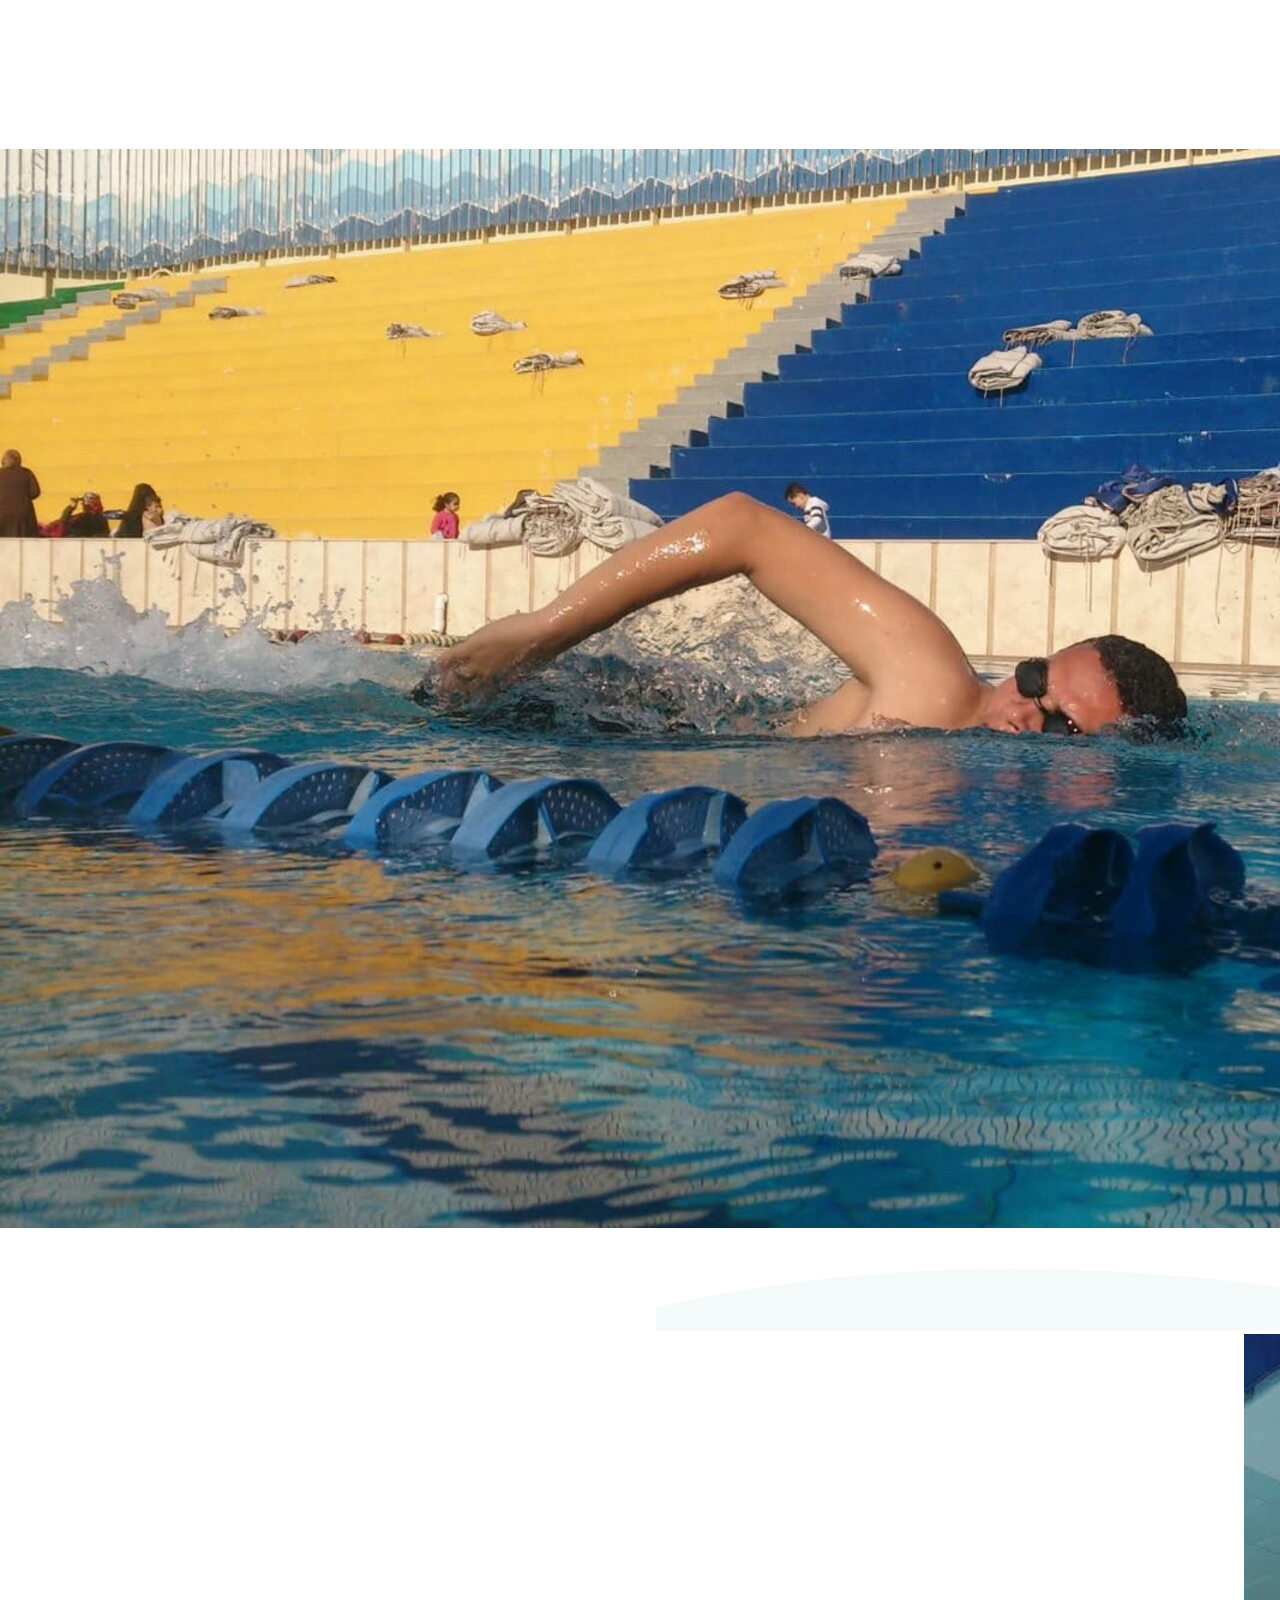
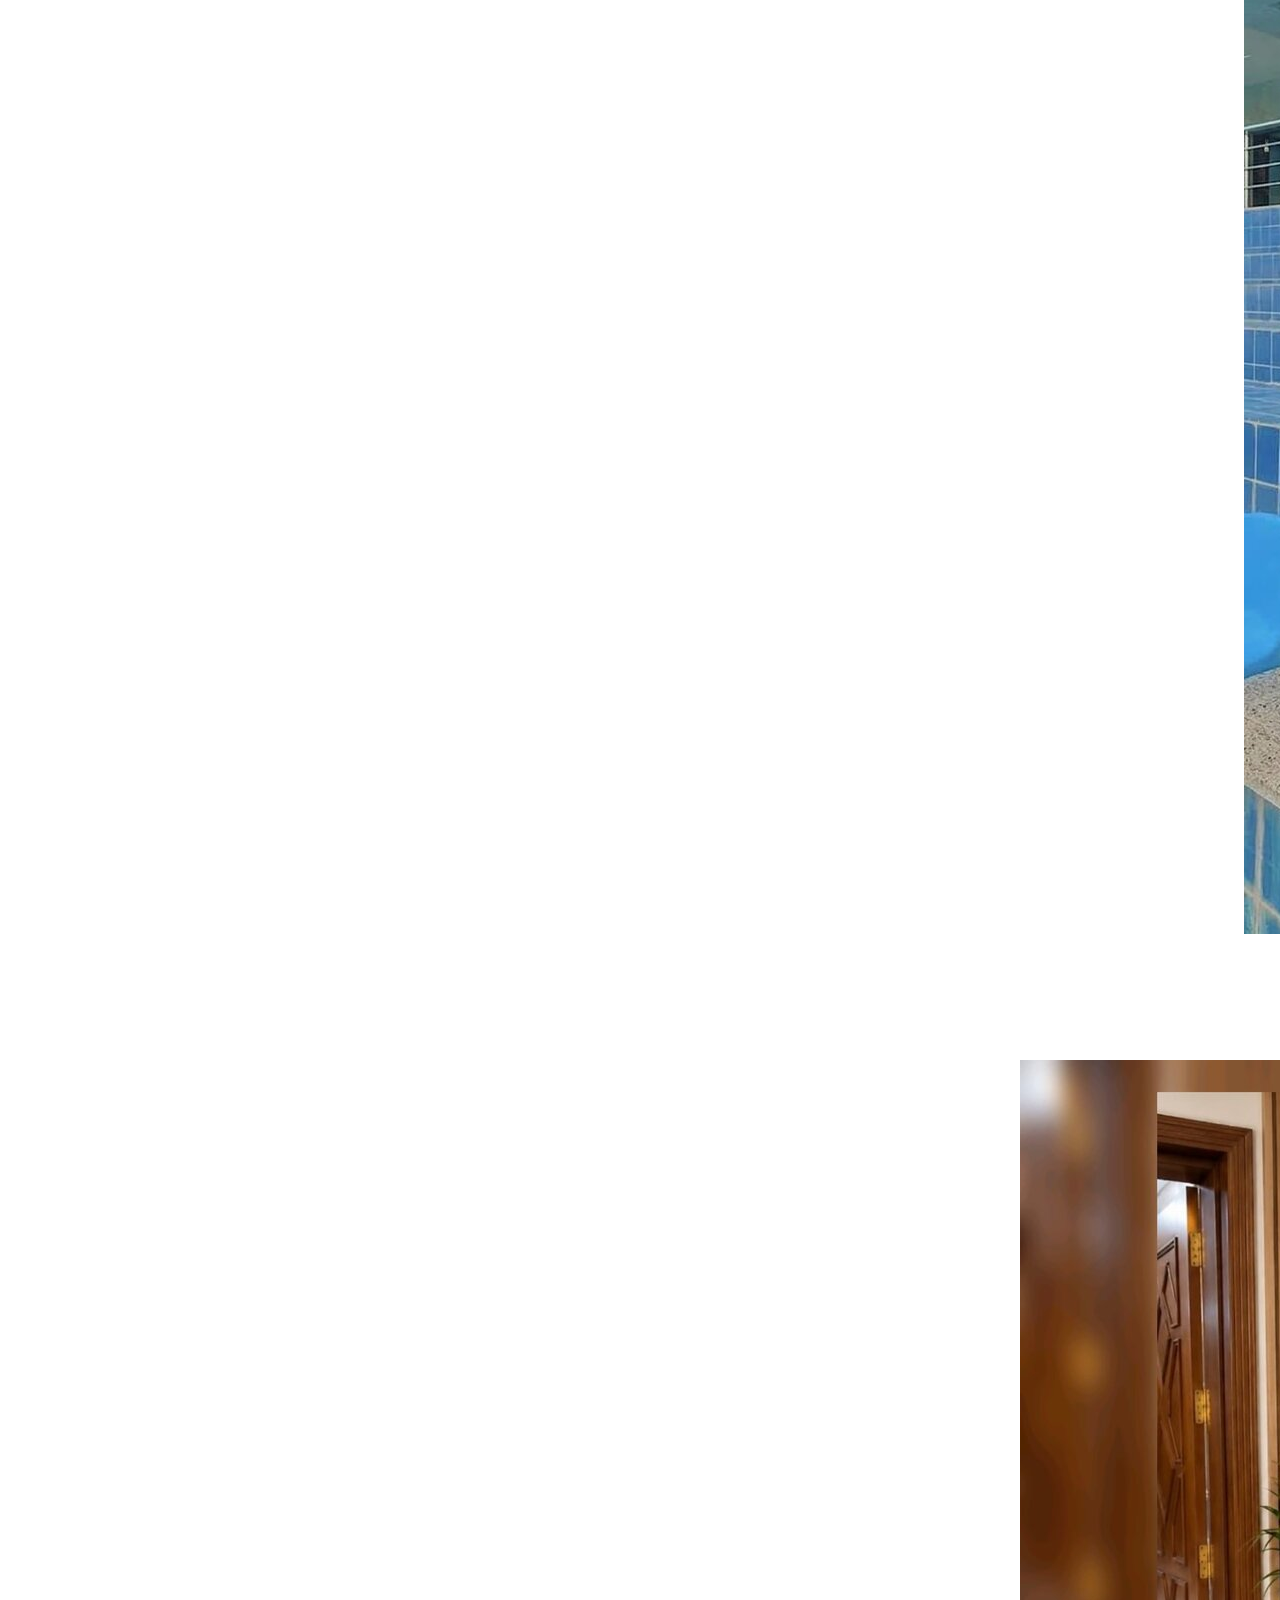
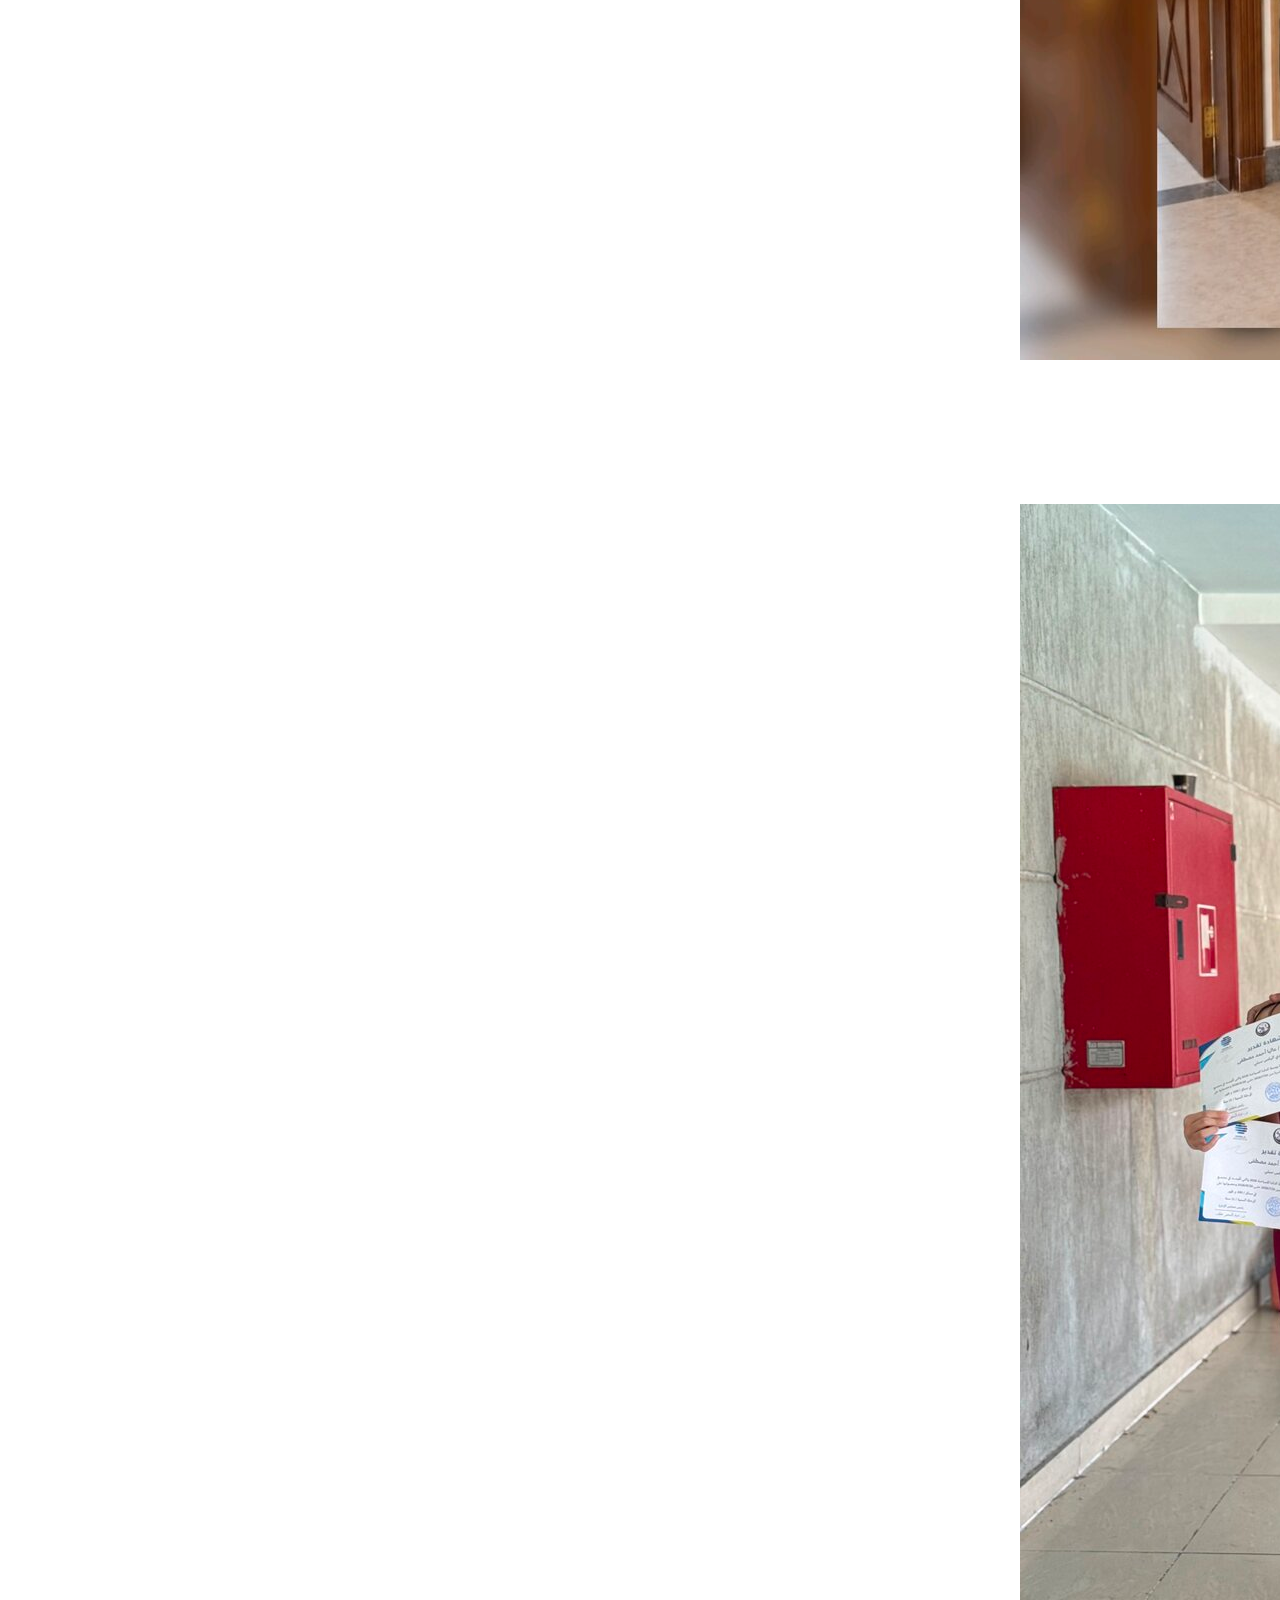
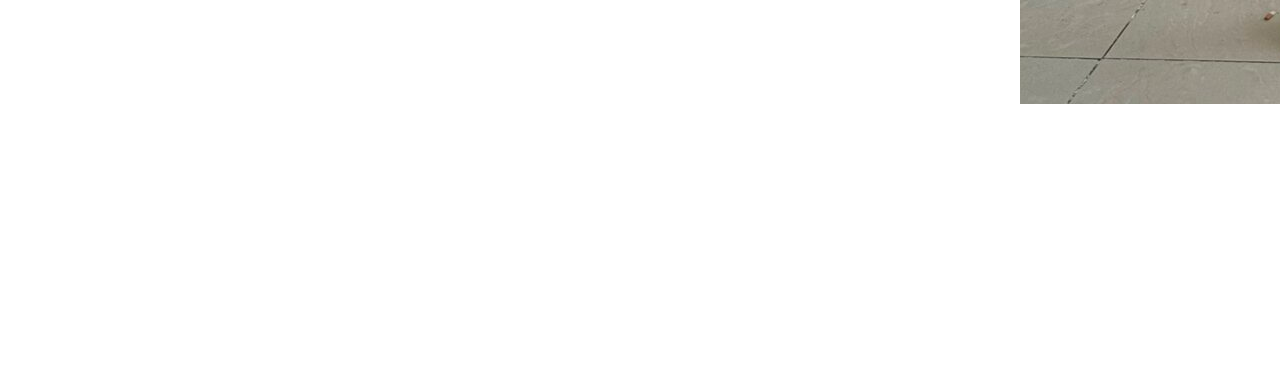
==== index.html @ 8e70921a "Add files via upload" ====
<!DOCTYPE html>
<html lang="ar" dir="rtl">
<head>
<meta charset="UTF-8">
<meta name="viewport" content="width=device-width, initial-scale=1.0">
<title>آدم إسماعيل | مدرب سباحة ومدرب إعداد بدني</title>
<meta name="description" content="آدم إسماعيل محمد علي — مدرب سباحة ومدرب إعداد بدني، ماجستير تربية رياضية، خبرة أكثر من 15 عامًا في تدريب السباحين وإعدادهم للمنافسات.">
<link rel="icon" href="data:image/svg+xml,<svg xmlns=%22http://www.w3.org/2000/svg%22 viewBox=%220 0 100 100%22><text y=%22.9em%22 font-size=%2290%22>🏊</text></svg>">
<link rel="stylesheet" href="css/style.css">
</head>
<body data-page-title="">

<header class="site-header" id="site-header"></header>

<main>

  <!-- HERO -->
  <section class="hero">
    <div class="hero-inner">
      <div class="hero-copy">
        <span class="hero-eyebrow" data-i18n="hero.eyebrow">مدرب سباحة معتمد</span>
        <h1 data-i18n="hero.title">صناعة البطل تبدأ من التدريب الصحيح</h1>
        <p class="subtitle" data-i18n="hero.subtitle">آدم إسماعيل محمد علي — مدرب سباحة ومدرب إعداد بدني</p>
        <div class="hero-actions">
          <a href="experience.html" class="btn btn-primary" data-i18n="hero.ctaPrimary">اكتشف خبراتي</a>
          <a href="gallery.html" class="btn btn-ghost" data-i18n="hero.ctaSecondary">شاهد إنجازاتي</a>
        </div>
      </div>
      <div class="hero-media">
        <div class="hero-media-main">
          <img src="hero-swimmer-action.jpg" alt="سباح أثناء التدريب">
        </div>
        <div class="hero-media-tag" id="heroMediaTag">
          <span class="dot"></span>
          <span id="heroMediaTagText">15+ عامًا من الخبرة</span>
        </div>
      </div>
    </div>
    <div class="wave-divider">
      <svg viewBox="0 0 1440 90" preserveAspectRatio="none"><path fill="#F4F9FA" d="M0,64 C240,10 480,10 720,42 C960,74 1200,74 1440,32 L1440,90 L0,90 Z"></path></svg>
    </div>
  </section>

  <!-- STATS -->
  <section class="stats-bar">
    <div class="container">
      <div class="stats-grid" id="statsGrid"></div>
    </div>
  </section>

  <!-- VISION -->
  <section class="section section-sand">
    <div class="container">
      <div class="vision-layout">
        <div class="vision-image">
          <img src="hero-coach-swimmer.jpg" alt="المدرب مع أحد السباحين">
        </div>
        <div>
          <span class="eyebrow" data-i18n="vision.title">رؤية المدرب</span>
          <h2 class="section-title" data-i18n="vision.title">رؤية المدرب</h2>
          <p class="vision-statement" data-i18n="vision.statement">بناء منظومة تدريبية متكاملة...</p>
          <div class="vision-cards" id="visionCards"></div>
        </div>
      </div>
    </div>
  </section>

  <!-- ABOUT TEASER -->
  <section class="section section-white">
    <div class="container">
      <div class="teaser">
        <div class="teaser-media">
          <img src="adam-profile.jpg" alt="آدم إسماعيل">
        </div>
        <div class="teaser-text">
          <span class="eyebrow" data-i18n="homeSections.aboutTeaser.eyebrow">تعرف عليّ</span>
          <h2 data-i18n="homeSections.aboutTeaser.title">مدرب سباحة بخبرة أكاديمية وميدانية</h2>
          <p data-i18n="homeSections.aboutTeaser.text">نبذة</p>
          <a href="about.html" class="btn btn-dark" data-i18n="homeSections.aboutTeaser.cta">المعلومات الأساسية</a>
        </div>
      </div>
    </div>
  </section>

  <!-- GALLERY TEASER -->
  <section class="section section-sand">
    <div class="container">
      <div class="teaser reverse">
        <div class="teaser-media">
          <img src="gallery-05.jpg" alt="سباحون">
        </div>
        <div class="teaser-text">
          <span class="eyebrow" data-i18n="homeSections.galleryTeaser.eyebrow">لحظات من الملعب</span>
          <h2 data-i18n="homeSections.galleryTeaser.title">سباحون صنعوا الفارق</h2>
          <p data-i18n="homeSections.galleryTeaser.text">نبذة</p>
          <a href="gallery.html" class="btn btn-dark" data-i18n="homeSections.galleryTeaser.cta">مشاهدة المعرض</a>
        </div>
      </div>
    </div>
  </section>

  <!-- CONTACT -->
  <section class="section section-navy">
    <div class="container">
      <div class="section-head center">
        <span class="eyebrow" data-i18n="contact.title">تواصل معي</span>
        <h2 class="section-title" data-i18n="contact.title">تواصل معي</h2>
        <p class="section-sub" data-i18n="contact.subtitle">نبذة</p>
      </div>
      <div class="contact-grid" id="contactGrid"></div>
    </div>
  </section>

</main>

<footer class="site-footer" id="site-footer"></footer>

<script src="js/translations.js"></script>
<script src="js/main.js"></script>
<script>
function renderPageContent(lang){
  const stats = SITE_DATA.stats[lang];
  document.getElementById('heroMediaTagText').textContent = stats[0].number + ' ' + stats[0].label;
  document.getElementById('statsGrid').innerHTML = stats.map(s =>
    `<div class="stat-item"><div class="stat-number">${s.number}</div><div class="stat-label">${s.label}</div></div>`
  ).join('');

  const vision = SITE_DATA.vision[lang];
  document.getElementById('visionCards').innerHTML = vision.cards.map((c,i) =>
    `<div class="vision-card"><span class="num">0${i+1}</span><h3>${c.title}</h3><p>${c.text}</p></div>`
  ).join('');

  const c = SITE_DATA.contact[lang];
  const items = [
    { icon:'💬', label:c.whatsapp, value:c.whatsappValue, href:`https://wa.me/${c.whatsappValue.replace('+','')}` },
    { icon:'📞', label:c.phone, value:c.phoneValue, href:`tel:${c.phoneValue}` },
    { icon:'✉️', label:c.email, value:c.emailValue, href:`mailto:${c.emailValue}` },
  ];
  if (c.facebookUrl) items.push({ icon:'📘', label:c.facebook, value: (lang==='ar'?'صفحة الفيسبوك':'Facebook Page'), href:c.facebookUrl });
  if (c.instagramUrl) items.push({ icon:'📷', label:c.instagram, value: (lang==='ar'?'صفحة الإنستغرام':'Instagram Page'), href:c.instagramUrl });
  if (c.youtubeUrl) items.push({ icon:'▶️', label:c.youtube, value: (lang==='ar'?'قناة اليوتيوب':'YouTube Channel'), href:c.youtubeUrl });
  document.getElementById('contactGrid').innerHTML = items.map(it => {
    const isNumeric = /^[0-9+@.a-zA-Z_/ -]+$/.test(it.value.trim());
    return `<a class="contact-card" href="${it.href}" target="_blank" rel="noopener">
       <span class="contact-icon">${it.icon}</span>
       <span><span class="label" style="display:block;">${it.label}</span><span class="value${isNumeric ? ' ltr-num' : ''}">${it.value}</span></span>
     </a>`;
  }).join('');
}
window.renderPageContent = renderPageContent;
</script>
</body>
</html>
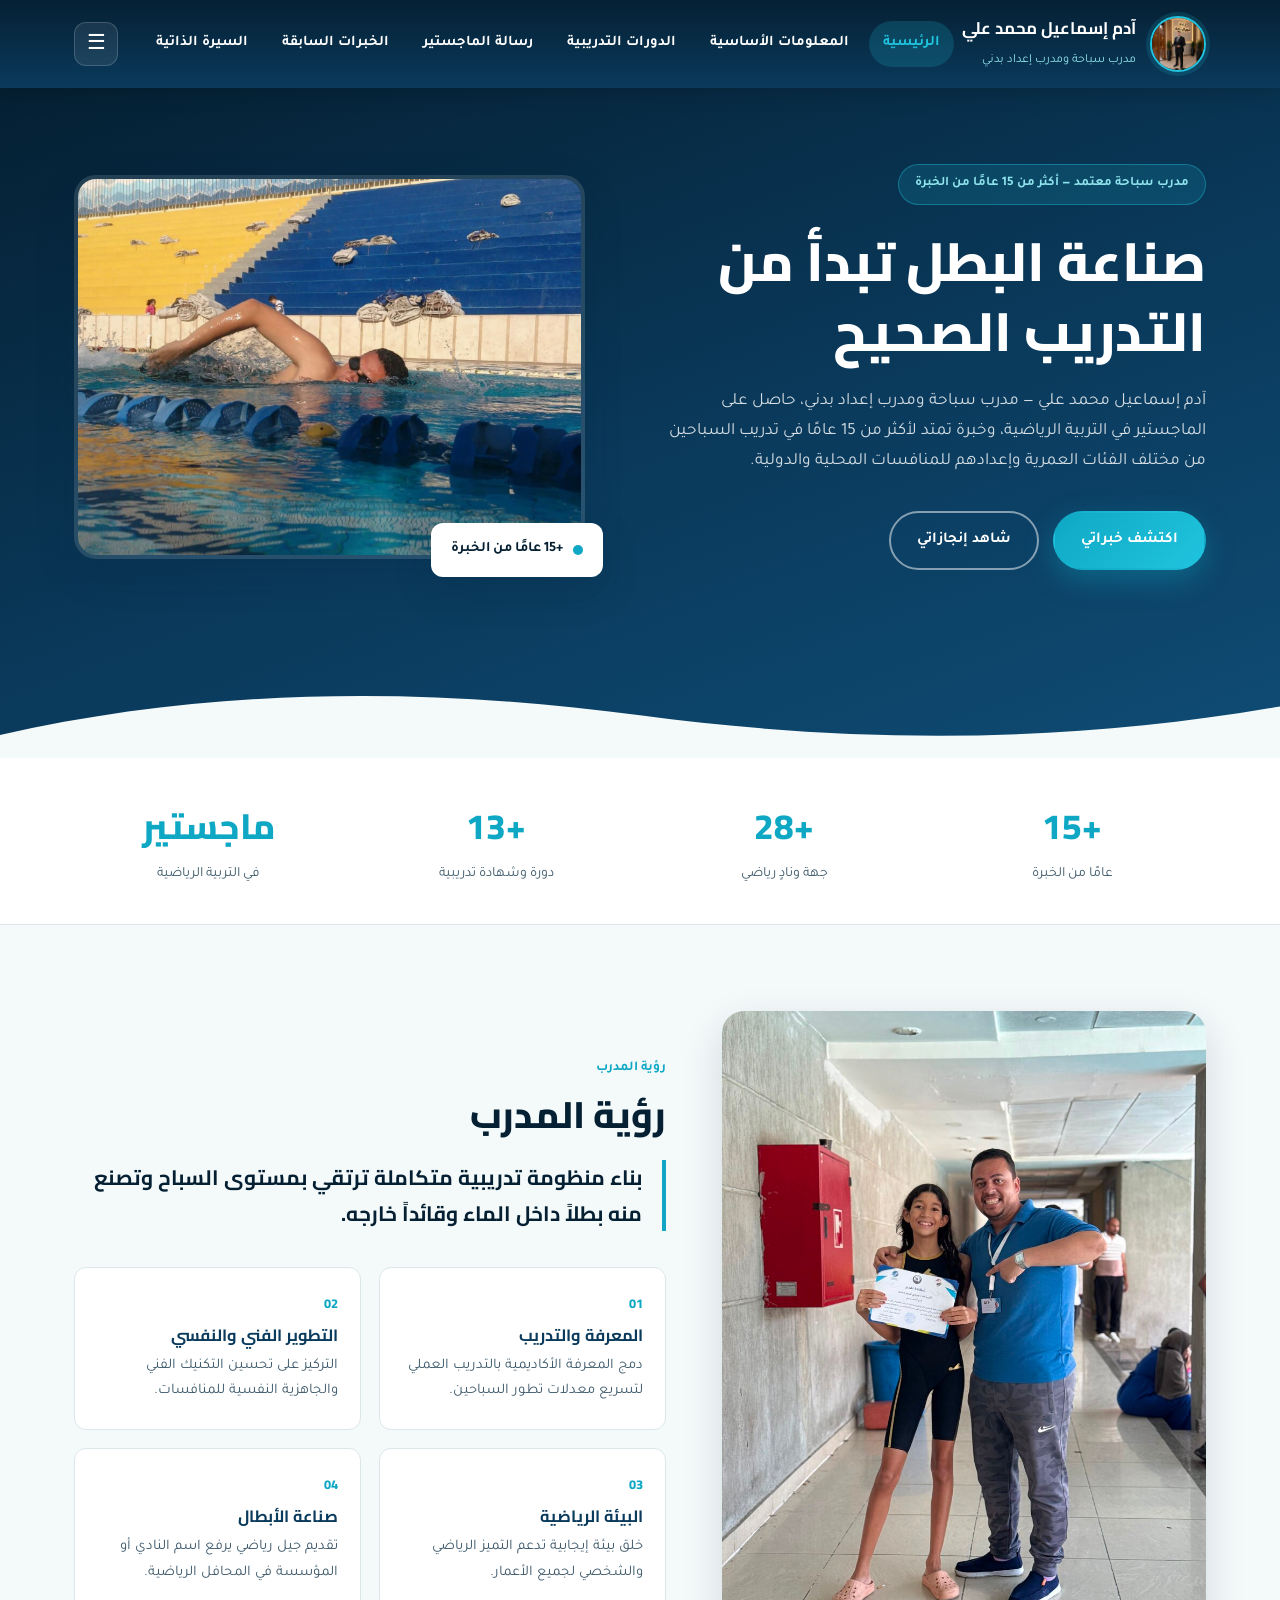
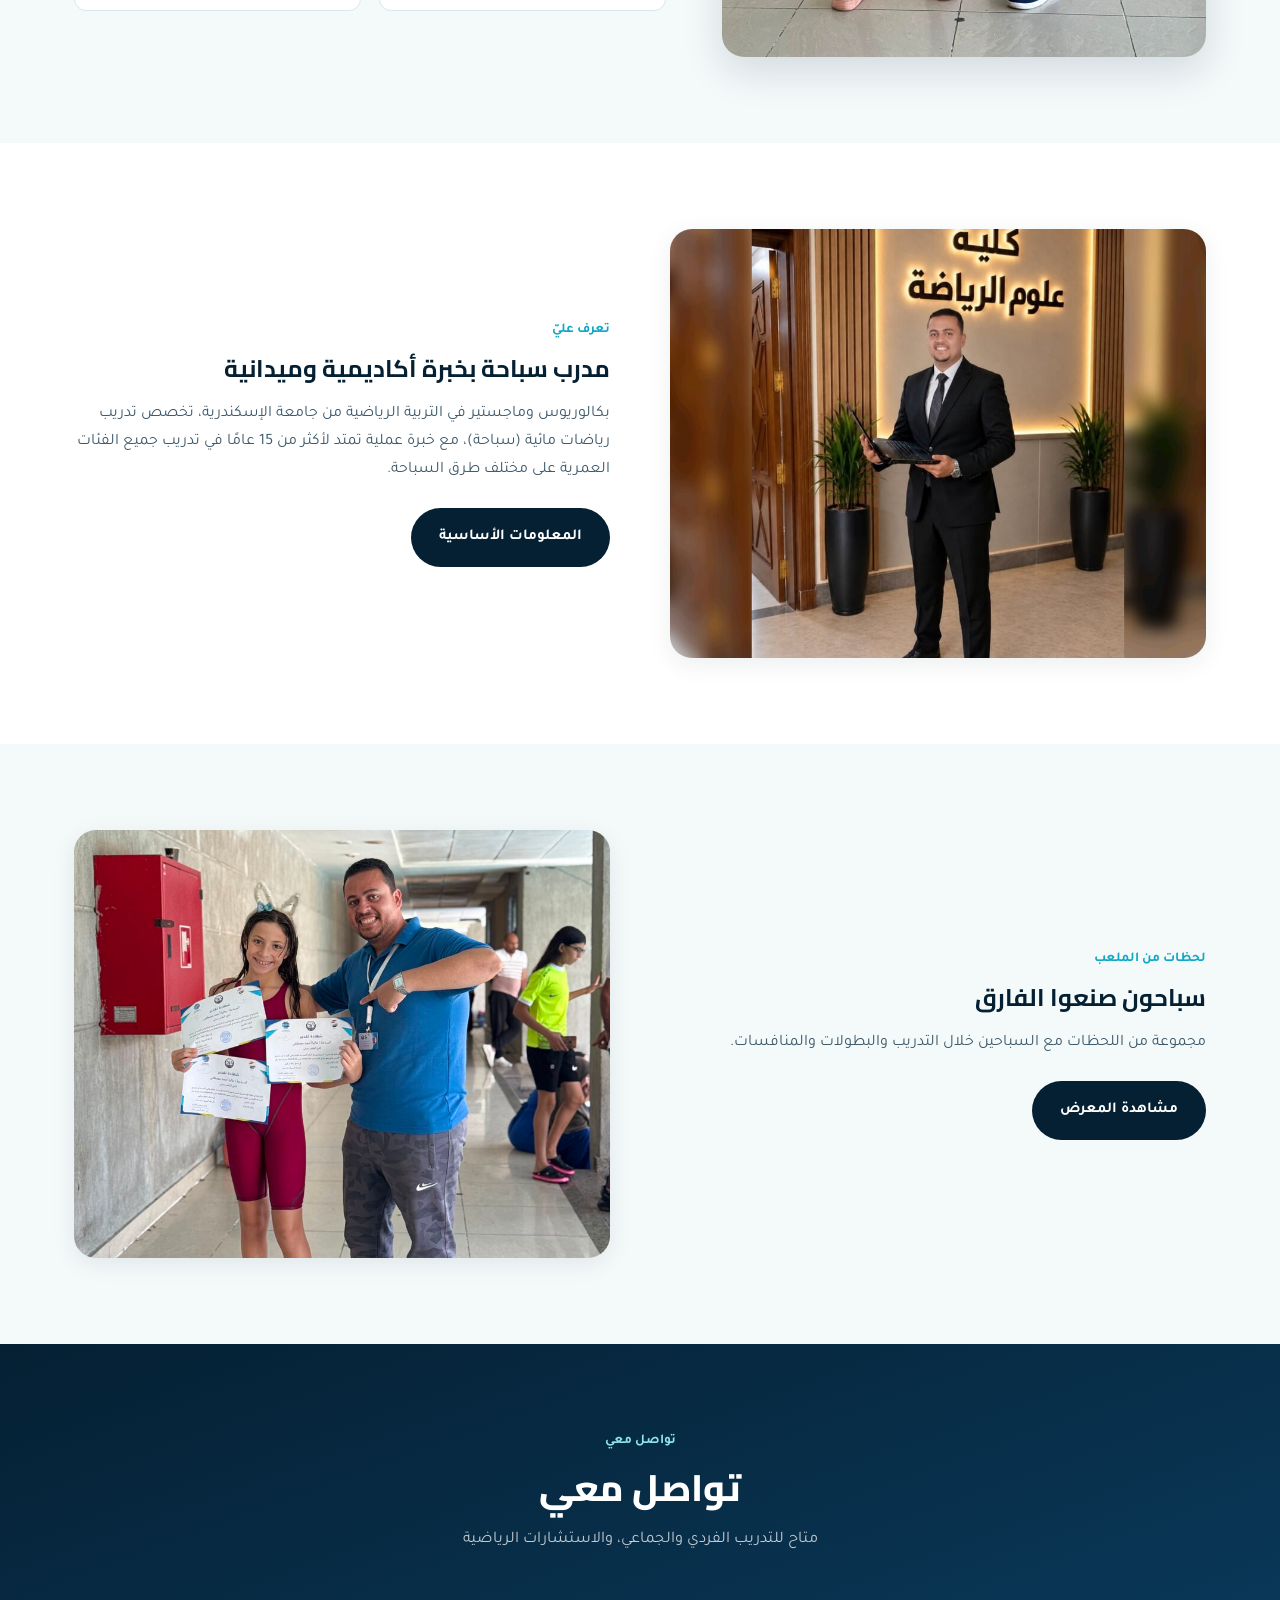
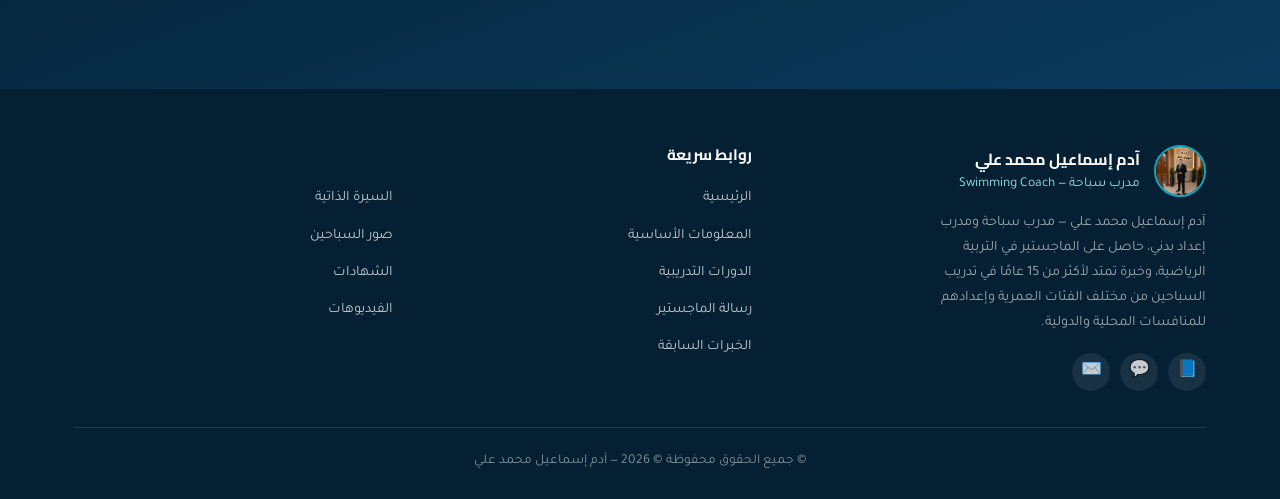
==== commit 8fb7130e: "Add files via upload" ====
--- a/index.html
+++ b/index.html
@@ -131,14 +131,15 @@
   ).join('');
 
   const c = SITE_DATA.contact[lang];
+  const c2 = SITE_DATA.common[lang];
   const items = [
     { icon:'💬', label:c.whatsapp, value:c.whatsappValue, href:`https://wa.me/${c.whatsappValue.replace('+','')}` },
     { icon:'📞', label:c.phone, value:c.phoneValue, href:`tel:${c.phoneValue}` },
     { icon:'✉️', label:c.email, value:c.emailValue, href:`mailto:${c.emailValue}` },
   ];
-  if (c.facebookUrl) items.push({ icon:'📘', label:c.facebook, value: (lang==='ar'?'صفحة الفيسبوك':'Facebook Page'), href:c.facebookUrl });
-  if (c.instagramUrl) items.push({ icon:'📷', label:c.instagram, value: (lang==='ar'?'صفحة الإنستغرام':'Instagram Page'), href:c.instagramUrl });
-  if (c.youtubeUrl) items.push({ icon:'▶️', label:c.youtube, value: (lang==='ar'?'قناة اليوتيوب':'YouTube Channel'), href:c.youtubeUrl });
+  if (c.facebookUrl) items.push({ icon:'📘', label:c.facebook, value: c2.facebookPage, href:c.facebookUrl });
+  if (c.instagramUrl) items.push({ icon:'📷', label:c.instagram, value: c2.instagramPage, href:c.instagramUrl });
+  if (c.youtubeUrl) items.push({ icon:'▶️', label:c.youtube, value: c2.youtubeChannel, href:c.youtubeUrl });
   document.getElementById('contactGrid').innerHTML = items.map(it => {
     const isNumeric = /^[0-9+@.a-zA-Z_/ -]+$/.test(it.value.trim());
     return `<a class="contact-card" href="${it.href}" target="_blank" rel="noopener">
--- a/css/style.css
+++ b/css/style.css
@@ -0,0 +1,810 @@
+/* =====================================================================
+   Adam Ismail — Swimming Coach Portfolio
+   Design tokens: deep navy + aqua/cyan + warm sand, wave-inspired dividers
+   ===================================================================== */
+
+/* ---------- Fonts ---------- */
+@import url('https://fonts.googleapis.com/css2?family=Cairo:wght@400;600;700;800&family=Tajawal:wght@300;400;500;700&family=Poppins:wght@500;600;700;800&family=Inter:wght@400;500;600&display=swap');
+
+/* ---------- Tokens ---------- */
+:root{
+  --navy-deep:#052033;
+  --navy:#0A3A5C;
+  --navy-soft:#0F4C75;
+  --aqua:#0FA8C4;
+  --aqua-bright:#20C4DE;
+  --cyan-light:#8FE3EC;
+  --sand:#F4F9FA;
+  --sand-deep:#E7F1F3;
+  --white:#FFFFFF;
+  --ink:#0B2436;
+  --ink-soft:#3E5A6B;
+  --gold:#C8A24C;
+  --line:#DCE7EA;
+
+  --radius-sm:6px;
+  --radius-md:12px;
+  --radius-lg:22px;
+
+  --shadow-1:0 6px 24px rgba(6,36,54,.08);
+  --shadow-2:0 14px 40px rgba(6,36,54,.14);
+
+  --container:1180px;
+  --header-h:88px;
+}
+
+html[lang="ar"]{
+  --font-head:'Cairo', 'Tajawal', sans-serif;
+  --font-body:'Tajawal', 'Cairo', sans-serif;
+}
+html[lang="en"]{
+  --font-head:'Poppins', 'Inter', sans-serif;
+  --font-body:'Inter', 'Poppins', sans-serif;
+}
+
+*{box-sizing:border-box;}
+html{scroll-behavior:smooth;}
+body{
+  margin:0;
+  background:var(--sand);
+  color:var(--ink);
+  font-family:var(--font-body);
+  font-size:16px;
+  line-height:1.75;
+  -webkit-font-smoothing:antialiased;
+}
+img{max-width:100%; display:block;}
+a{color:inherit; text-decoration:none;}
+ul{margin:0; padding:0; list-style:none;}
+h1,h2,h3,h4{font-family:var(--font-head); margin:0; color:var(--navy-deep); line-height:1.3;}
+p{margin:0;}
+button{font-family:inherit; cursor:pointer;}
+
+.container{
+  max-width:var(--container);
+  margin:0 auto;
+  padding:0 24px;
+}
+
+@media (prefers-reduced-motion: reduce){
+  *{animation-duration:.001ms !important; transition-duration:.001ms !important;}
+}
+
+/* ---------- Focus states ---------- */
+a:focus-visible, button:focus-visible, input:focus-visible{
+  outline:3px solid var(--aqua-bright);
+  outline-offset:2px;
+}
+
+/* ================= HEADER ================= */
+.site-header{
+  position:sticky; top:0; z-index:200;
+  background:linear-gradient(180deg, var(--navy-deep), var(--navy));
+  color:var(--white);
+  box-shadow:0 4px 20px rgba(0,0,0,.18);
+}
+.header-inner{
+  display:flex;
+  align-items:center;
+  justify-content:space-between;
+  gap:24px;
+  padding:14px 24px;
+  max-width:var(--container);
+  margin:0 auto;
+}
+.brand{
+  display:flex;
+  align-items:center;
+  gap:14px;
+  min-width:0;
+}
+.brand-photo{
+  width:56px; height:56px;
+  border-radius:50%;
+  overflow:hidden;
+  border:2.5px solid var(--aqua-bright);
+  flex:none;
+  box-shadow:0 0 0 4px rgba(32,196,222,.15);
+}
+.brand-photo img{width:100%; height:100%; object-fit:cover;}
+.brand-text{min-width:0;}
+.brand-name{font-family:var(--font-head); font-weight:700; font-size:1.05rem; white-space:nowrap;}
+.brand-role{font-size:.78rem; color:var(--cyan-light); white-space:nowrap; overflow:hidden; text-overflow:ellipsis;}
+
+.main-nav{
+  display:flex;
+  align-items:center;
+  gap:6px;
+  flex-wrap:nowrap;
+}
+.main-nav a{
+  padding:10px 14px;
+  border-radius:999px;
+  font-size:.92rem;
+  font-weight:600;
+  white-space:nowrap;
+  transition:background .2s, color .2s;
+}
+.main-nav a:hover, .main-nav a.active{
+  background:rgba(32,196,222,.18);
+  color:var(--aqua-bright);
+}
+
+.menu-toggle{
+  background:rgba(255,255,255,.08);
+  border:1px solid rgba(255,255,255,.18);
+  color:var(--white);
+  width:44px; height:44px;
+  border-radius:12px;
+  display:flex; align-items:center; justify-content:center;
+  flex:none;
+  font-size:1.3rem;
+  position:relative;
+}
+.menu-toggle:hover{background:rgba(255,255,255,.16);}
+
+.dropdown-panel{
+  position:absolute;
+  top:calc(100% + 10px);
+  inset-inline-end:24px;
+  background:var(--white);
+  color:var(--ink);
+  border-radius:var(--radius-md);
+  box-shadow:var(--shadow-2);
+  min-width:250px;
+  padding:10px;
+  opacity:0;
+  transform:translateY(-8px);
+  pointer-events:none;
+  transition:opacity .2s ease, transform .2s ease;
+  z-index:300;
+}
+.dropdown-panel.open{
+  opacity:1;
+  transform:translateY(0);
+  pointer-events:auto;
+}
+.dropdown-panel a{
+  display:flex;
+  align-items:center;
+  gap:10px;
+  padding:12px 14px;
+  border-radius:var(--radius-sm);
+  font-weight:600;
+  font-size:.95rem;
+  color:var(--navy-deep);
+}
+.dropdown-panel a:hover{background:var(--sand-deep); color:var(--aqua);}
+.dropdown-divider{height:1px; background:var(--line); margin:8px 6px;}
+
+.mobile-nav-toggle{display:none;}
+
+/* Mobile nav drawer */
+.mobile-drawer{
+  position:fixed; inset:0;
+  background:rgba(5,32,51,.55);
+  z-index:400;
+  opacity:0; pointer-events:none;
+  transition:opacity .25s ease;
+}
+.mobile-drawer.open{opacity:1; pointer-events:auto;}
+.mobile-drawer-panel{
+  position:absolute; top:0; inset-inline-end:0;
+  width:min(320px, 86vw); height:100%;
+  background:var(--navy-deep);
+  padding:24px;
+  transform:translateX(100%);
+  transition:transform .3s ease;
+  overflow-y:auto;
+}
+html[dir="rtl"] .mobile-drawer-panel{transform:translateX(-100%);}
+.mobile-drawer.open .mobile-drawer-panel{transform:translateX(0);}
+.mobile-drawer-close{
+  color:var(--white); background:none; border:none; font-size:1.6rem;
+  float:inline-end; margin-bottom:10px;
+}
+.mobile-drawer a{
+  display:block; color:var(--white); padding:13px 6px;
+  border-bottom:1px solid rgba(255,255,255,.08);
+  font-weight:600;
+}
+.mobile-drawer .section-label{
+  color:var(--cyan-light); font-size:.75rem; text-transform:uppercase;
+  letter-spacing:.06em; margin:18px 0 6px; padding:0 6px;
+}
+
+/* ================= BUTTONS ================= */
+.btn{
+  display:inline-flex; align-items:center; gap:8px;
+  padding:14px 26px;
+  border-radius:999px;
+  font-weight:700;
+  font-size:.95rem;
+  border:2px solid transparent;
+  transition:transform .2s ease, box-shadow .2s ease, background .2s ease;
+}
+.btn-primary{
+  background:linear-gradient(135deg, var(--aqua), var(--aqua-bright));
+  color:var(--white);
+  box-shadow:0 10px 28px rgba(15,168,196,.35);
+}
+.btn-primary:hover{transform:translateY(-2px); box-shadow:0 14px 32px rgba(15,168,196,.45);}
+.btn-ghost{
+  background:transparent;
+  border-color:rgba(255,255,255,.5);
+  color:var(--white);
+}
+.btn-ghost:hover{background:rgba(255,255,255,.12); border-color:var(--white);}
+.btn-dark{
+  background:var(--navy-deep);
+  color:var(--white);
+}
+.btn-dark:hover{transform:translateY(-2px); box-shadow:var(--shadow-2);}
+
+/* ================= HERO ================= */
+.hero{
+  position:relative;
+  background:linear-gradient(160deg, var(--navy-deep) 0%, var(--navy) 55%, var(--navy-soft) 100%);
+  color:var(--white);
+  overflow:hidden;
+}
+.hero-inner{
+  max-width:var(--container);
+  margin:0 auto;
+  padding:76px 24px 110px;
+  display:grid;
+  grid-template-columns:1.05fr .95fr;
+  gap:56px;
+  align-items:center;
+}
+.hero-eyebrow{
+  display:inline-flex; align-items:center; gap:8px;
+  background:rgba(32,196,222,.15);
+  border:1px solid rgba(32,196,222,.4);
+  color:var(--cyan-light);
+  padding:8px 16px;
+  border-radius:999px;
+  font-size:.82rem;
+  font-weight:600;
+  margin-bottom:22px;
+}
+.hero h1{
+  font-size:clamp(2.1rem, 4.2vw, 3.4rem);
+  font-weight:800;
+  color:var(--white);
+  margin-bottom:20px;
+}
+.hero p.subtitle{
+  color:rgba(255,255,255,.82);
+  font-size:1.08rem;
+  max-width:54ch;
+  margin-bottom:34px;
+}
+.hero-actions{display:flex; gap:14px; flex-wrap:wrap;}
+
+.hero-media{
+  position:relative;
+  display:grid;
+  gap:16px;
+}
+.hero-media-main{
+  border-radius:var(--radius-lg);
+  overflow:hidden;
+  border:4px solid rgba(255,255,255,.12);
+  box-shadow:var(--shadow-2);
+  aspect-ratio:4/3;
+}
+.hero-media-main img{width:100%; height:100%; object-fit:cover;}
+.hero-media-tag{
+  position:absolute;
+  bottom:-18px;
+  inset-inline-start:-18px;
+  background:var(--white);
+  color:var(--navy-deep);
+  padding:14px 20px;
+  border-radius:var(--radius-md);
+  box-shadow:var(--shadow-2);
+  font-weight:700;
+  font-size:.9rem;
+  display:flex; align-items:center; gap:10px;
+}
+.hero-media-tag .dot{width:10px; height:10px; border-radius:50%; background:var(--aqua); flex:none;}
+
+.wave-divider{
+  display:block;
+  width:100%;
+  line-height:0;
+  margin-top:-2px;
+}
+.wave-divider svg{width:100%; height:auto; display:block;}
+
+/* ================= STATS BAR ================= */
+.stats-bar{
+  background:var(--white);
+  border-bottom:1px solid var(--line);
+}
+.stats-grid{
+  display:grid;
+  grid-template-columns:repeat(4, 1fr);
+  gap:20px;
+  padding:38px 0;
+}
+.stat-item{text-align:center;}
+.stat-number{
+  font-family:var(--font-head);
+  font-weight:800;
+  font-size:clamp(1.5rem, 3vw, 2.2rem);
+  color:var(--aqua);
+}
+.stat-label{color:var(--ink-soft); font-size:.88rem; margin-top:4px;}
+
+/* ================= SECTION GENERIC ================= */
+.section{padding:86px 0;}
+.section-sand{background:var(--sand);}
+.section-white{background:var(--white);}
+.section-navy{background:linear-gradient(160deg, var(--navy-deep), var(--navy)); color:var(--white);}
+
+.section-head{
+  max-width:680px;
+  margin-bottom:48px;
+}
+.section-head.center{margin-inline:auto; text-align:center;}
+.eyebrow{
+  color:var(--aqua);
+  font-weight:700;
+  font-size:.85rem;
+  margin-bottom:10px;
+  display:block;
+}
+.section-navy .eyebrow{color:var(--cyan-light);}
+.section-title{font-size:clamp(1.6rem, 3vw, 2.3rem); font-weight:800;}
+.section-navy .section-title{color:var(--white);}
+.section-sub{color:var(--ink-soft); margin-top:14px; font-size:1.02rem;}
+.section-navy .section-sub{color:rgba(255,255,255,.75);}
+
+/* Page header (inner pages) */
+.page-header{
+  background:linear-gradient(160deg, var(--navy-deep), var(--navy-soft));
+  color:var(--white);
+  padding:64px 0 90px;
+  position:relative;
+}
+.page-header h1{color:var(--white); font-size:clamp(1.9rem, 3.6vw, 2.6rem); font-weight:800;}
+.page-header p{color:rgba(255,255,255,.8); margin-top:14px; font-size:1.05rem; max-width:60ch;}
+.page-crumb{color:var(--cyan-light); font-size:.85rem; font-weight:600; margin-bottom:14px; display:block;}
+
+/* ================= VISION CARDS ================= */
+.vision-layout{
+  display:grid;
+  grid-template-columns:.9fr 1.1fr;
+  gap:56px;
+  align-items:center;
+}
+.vision-image{
+  border-radius:var(--radius-lg);
+  overflow:hidden;
+  box-shadow:var(--shadow-2);
+  aspect-ratio:3/4;
+}
+.vision-image img{width:100%; height:100%; object-fit:cover;}
+.vision-statement{
+  font-family:var(--font-head);
+  font-weight:700;
+  font-size:1.3rem;
+  color:var(--navy-deep);
+  line-height:1.7;
+  border-inline-start:4px solid var(--aqua);
+  padding-inline-start:20px;
+  margin:22px 0 36px;
+}
+.vision-cards{
+  display:grid;
+  grid-template-columns:1fr 1fr;
+  gap:18px;
+}
+.vision-card{
+  background:var(--white);
+  border:1px solid var(--line);
+  border-radius:var(--radius-md);
+  padding:24px 22px;
+  transition:transform .2s ease, box-shadow .2s ease;
+}
+.vision-card:hover{transform:translateY(-4px); box-shadow:var(--shadow-1);}
+.vision-card h3{font-size:1.02rem; margin-bottom:8px; color:var(--navy);}
+.vision-card p{color:var(--ink-soft); font-size:.92rem;}
+.vision-card .num{
+  color:var(--aqua);
+  font-family:var(--font-head);
+  font-weight:800;
+  font-size:.8rem;
+  display:block;
+  margin-bottom:10px;
+}
+
+/* ================= TEASER SPLIT ================= */
+.teaser{
+  display:grid;
+  grid-template-columns:1fr 1fr;
+  gap:60px;
+  align-items:center;
+}
+.teaser.reverse .teaser-media{order:2;}
+.teaser-media{
+  border-radius:var(--radius-lg);
+  overflow:hidden;
+  box-shadow:var(--shadow-1);
+  aspect-ratio:5/4;
+}
+.teaser-media img{width:100%; height:100%; object-fit:cover;}
+.teaser-text h2{margin-bottom:16px;}
+.teaser-text p{color:var(--ink-soft); margin-bottom:24px;}
+
+/* ================= CARDS GRID (generic) ================= */
+.grid-3{display:grid; grid-template-columns:repeat(3, 1fr); gap:26px;}
+.grid-4{display:grid; grid-template-columns:repeat(4, 1fr); gap:22px;}
+
+.card{
+  background:var(--white);
+  border:1px solid var(--line);
+  border-radius:var(--radius-md);
+  overflow:hidden;
+  transition:transform .2s ease, box-shadow .2s ease;
+}
+.card:hover{transform:translateY(-5px); box-shadow:var(--shadow-2);}
+.card-media{aspect-ratio:4/3; overflow:hidden; background:var(--sand-deep); position:relative;}
+.card-media img{width:100%; height:100%; object-fit:cover; transition:transform .35s ease;}
+.card:hover .card-media img{transform:scale(1.06);}
+.card-body{padding:20px 22px;}
+.card-tag{color:var(--aqua); font-weight:700; font-size:.78rem; margin-bottom:6px; display:block;}
+.card-body h3{font-size:1.02rem; margin-bottom:8px;}
+.card-body p{color:var(--ink-soft); font-size:.9rem;}
+
+/* ================= BASIC INFO FIELDS ================= */
+.info-layout{
+  display:grid;
+  grid-template-columns:.85fr 1.15fr;
+  gap:48px;
+  align-items:start;
+}
+.info-photo-card{
+  background:var(--white);
+  border-radius:var(--radius-lg);
+  box-shadow:var(--shadow-1);
+  overflow:hidden;
+  border:1px solid var(--line);
+  position:sticky;
+  top:calc(var(--header-h) + 24px);
+}
+.info-photo-card img{aspect-ratio:3/4; object-fit:cover;}
+.info-photo-card .pad{padding:22px;}
+.info-photo-card h3{font-size:1.1rem;}
+.info-photo-card .role{color:var(--aqua); font-weight:600; font-size:.92rem; margin-top:4px;}
+
+.field-grid{
+  display:grid;
+  grid-template-columns:1fr 1fr;
+  gap:16px;
+  margin-bottom:40px;
+}
+.field-card{
+  background:var(--white);
+  border:1px solid var(--line);
+  border-radius:var(--radius-md);
+  padding:18px 20px;
+}
+.field-card .label{color:var(--ink-soft); font-size:.78rem; font-weight:600; margin-bottom:6px;}
+.field-card .value{font-weight:700; color:var(--navy-deep); font-size:.98rem;}
+
+.pill-list{display:flex; flex-wrap:wrap; gap:10px;}
+.pill{
+  background:var(--sand-deep);
+  border:1px solid var(--line);
+  color:var(--navy);
+  padding:10px 16px;
+  border-radius:999px;
+  font-size:.88rem;
+  font-weight:600;
+}
+
+/* Force LTR display for phone numbers / emails inside RTL text (bidi fix) */
+.ltr-num{ direction:ltr; unicode-bidi:embed; display:inline-block; }
+
+.check-list li{
+  display:flex; gap:12px; align-items:flex-start;
+  padding:11px 0;
+  border-bottom:1px solid var(--line);
+  color:var(--ink-soft);
+}
+.check-list li:last-child{border-bottom:none;}
+.check-list .ic{color:var(--aqua); flex:none; margin-top:3px;}
+
+/* ================= TIMELINE (experience) ================= */
+.timeline{
+  position:relative;
+  padding-inline-start:32px;
+  border-inline-start:3px solid var(--sand-deep);
+}
+.timeline-item{
+  position:relative;
+  padding-bottom:40px;
+}
+.timeline-item:last-child{padding-bottom:0;}
+.timeline-item::before{
+  content:"";
+  position:absolute;
+  inset-inline-start:-42px;
+  top:4px;
+  width:16px; height:16px;
+  border-radius:50%;
+  background:var(--aqua);
+  border:3px solid var(--white);
+  box-shadow:0 0 0 3px var(--aqua);
+}
+.timeline-period{
+  display:inline-block;
+  background:var(--navy-deep);
+  color:var(--cyan-light);
+  font-weight:700;
+  font-size:.8rem;
+  padding:5px 14px;
+  border-radius:999px;
+  margin-bottom:10px;
+}
+.timeline-item h3{font-size:1.08rem; margin-bottom:4px;}
+.timeline-item .role{color:var(--aqua); font-weight:600; font-size:.92rem; margin-bottom:8px;}
+.timeline-item p{color:var(--ink-soft); font-size:.94rem;}
+
+.extra-experience{
+  background:var(--white);
+  border:1px solid var(--line);
+  border-radius:var(--radius-lg);
+  padding:34px 36px;
+  margin-top:56px;
+}
+.extra-experience h3{margin-bottom:20px; font-size:1.2rem;}
+.extra-grid{
+  columns:2;
+  column-gap:32px;
+}
+.extra-grid li{
+  break-inside:avoid;
+  padding:9px 0;
+  color:var(--ink-soft);
+  font-size:.93rem;
+  display:flex; gap:10px;
+}
+.extra-grid li::before{content:"🏊"; flex:none; font-size:.8rem;}
+
+/* ================= CV PAGE ================= */
+.cv-wrap{
+  background:var(--white);
+  border-radius:var(--radius-lg);
+  border:1px solid var(--line);
+  box-shadow:var(--shadow-1);
+  padding:46px;
+}
+.cv-top{
+  display:flex;
+  align-items:center;
+  gap:22px;
+  padding-bottom:28px;
+  margin-bottom:34px;
+  border-bottom:2px solid var(--sand-deep);
+  flex-wrap:wrap;
+  justify-content:space-between;
+}
+.cv-top-id{display:flex; align-items:center; gap:18px;}
+.cv-photo{width:84px; height:84px; border-radius:50%; overflow:hidden; border:3px solid var(--aqua);}
+.cv-photo img{width:100%; height:100%; object-fit:cover;}
+.cv-section{margin-bottom:34px;}
+.cv-section:last-child{margin-bottom:0;}
+.cv-section h2{font-size:1.15rem; color:var(--aqua); margin-bottom:16px; padding-bottom:8px; border-bottom:1px solid var(--line);}
+.cv-row{display:flex; justify-content:space-between; gap:16px; padding:9px 0; border-bottom:1px dashed var(--line); font-size:.94rem;}
+.cv-row:last-child{border-bottom:none;}
+.cv-row .k{color:var(--ink-soft);}
+.cv-row .v{font-weight:700; color:var(--navy-deep); text-align:end;}
+.qual-item{padding:14px 0; border-bottom:1px solid var(--line);}
+.qual-item:last-child{border-bottom:none;}
+.qual-item .degree{font-weight:700; color:var(--navy-deep);}
+.qual-item .place{color:var(--ink-soft); font-size:.9rem; margin-top:3px;}
+.qual-item .year{color:var(--aqua); font-size:.85rem; font-weight:700; margin-top:3px;}
+.research-box{
+  background:var(--sand-deep);
+  border-inline-start:4px solid var(--aqua);
+  border-radius:var(--radius-sm);
+  padding:20px 22px;
+  font-size:.94rem;
+  color:var(--ink-soft);
+  line-height:1.8;
+}
+
+/* ================= LIGHTBOX / MODAL ================= */
+.lightbox{
+  position:fixed; inset:0; z-index:1000;
+  background:rgba(5,20,32,.92);
+  display:flex; align-items:center; justify-content:center;
+  padding:40px 20px;
+  opacity:0; pointer-events:none;
+  transition:opacity .25s ease;
+}
+.lightbox.open{opacity:1; pointer-events:auto;}
+.lightbox-content{
+  max-width:900px; width:100%;
+  max-height:88vh;
+  background:var(--white);
+  border-radius:var(--radius-md);
+  overflow:hidden;
+  display:flex;
+  flex-direction:column;
+}
+.lightbox-media{
+  background:#000;
+  display:flex; align-items:center; justify-content:center;
+  max-height:70vh;
+  overflow:hidden;
+}
+.lightbox-media img, .lightbox-media video{max-height:70vh; width:100%; object-fit:contain;}
+.lightbox-caption{padding:18px 24px;}
+.lightbox-caption h4{font-size:1.02rem; margin-bottom:4px;}
+.lightbox-caption p{color:var(--ink-soft); font-size:.88rem;}
+.lightbox-close{
+  position:absolute; top:20px; inset-inline-end:24px;
+  width:44px; height:44px; border-radius:50%;
+  background:rgba(255,255,255,.12);
+  border:1px solid rgba(255,255,255,.3);
+  color:var(--white);
+  font-size:1.3rem;
+  display:flex; align-items:center; justify-content:center;
+}
+.lightbox-close:hover{background:rgba(255,255,255,.22);}
+
+/* ================= VIDEO CARD ================= */
+.video-card .card-media{position:relative; cursor:pointer;}
+.play-badge{
+  position:absolute; inset:0;
+  display:flex; align-items:center; justify-content:center;
+}
+.play-badge span{
+  width:58px; height:58px;
+  border-radius:50%;
+  background:rgba(10,58,92,.75);
+  border:2px solid rgba(255,255,255,.8);
+  display:flex; align-items:center; justify-content:center;
+  color:var(--white);
+  font-size:1.3rem;
+  backdrop-filter:blur(2px);
+  transition:transform .2s ease, background .2s ease;
+}
+.video-card:hover .play-badge span{transform:scale(1.08); background:var(--aqua);}
+
+/* ================= CONTACT ================= */
+.contact-grid{
+  display:grid;
+  grid-template-columns:repeat(3, 1fr);
+  gap:20px;
+}
+.contact-card{
+  background:rgba(255,255,255,.06);
+  border:1px solid rgba(255,255,255,.16);
+  border-radius:var(--radius-md);
+  padding:26px 24px;
+  display:flex;
+  align-items:center;
+  gap:16px;
+  transition:transform .2s ease, background .2s ease;
+}
+.contact-card:hover{transform:translateY(-4px); background:rgba(255,255,255,.1);}
+.contact-icon{
+  width:48px; height:48px;
+  border-radius:12px;
+  background:linear-gradient(135deg, var(--aqua), var(--aqua-bright));
+  display:flex; align-items:center; justify-content:center;
+  font-size:1.3rem;
+  flex:none;
+}
+.contact-card .label{color:var(--cyan-light); font-size:.78rem; font-weight:600;}
+.contact-card .value{color:var(--white); font-weight:700; font-size:.98rem; margin-top:3px; word-break:break-word;}
+
+/* ================= FOOTER ================= */
+.site-footer{
+  background:var(--navy-deep);
+  color:rgba(255,255,255,.75);
+  padding:56px 0 26px;
+}
+.footer-top{
+  display:grid;
+  grid-template-columns:1.3fr 1fr 1fr;
+  gap:40px;
+  padding-bottom:36px;
+  border-bottom:1px solid rgba(255,255,255,.12);
+}
+.footer-brand{display:flex; align-items:center; gap:14px; margin-bottom:14px;}
+.footer-brand img{width:52px; height:52px; border-radius:50%; object-fit:cover; border:2px solid var(--aqua);}
+.footer-brand-name{color:var(--white); font-weight:700; font-family:var(--font-head);}
+.footer-brand-role{color:var(--cyan-light); font-size:.85rem;}
+.footer-col h4{color:var(--white); font-size:.95rem; margin-bottom:16px;}
+.footer-col a{display:block; padding:6px 0; font-size:.9rem; transition:color .2s;}
+.footer-col a:hover{color:var(--aqua-bright);}
+.footer-social{display:flex; gap:10px; margin-top:16px;}
+.footer-social a{
+  width:38px; height:38px; border-radius:50%;
+  background:rgba(255,255,255,.08);
+  display:flex; align-items:center; justify-content:center;
+  font-size:1.05rem;
+}
+.footer-social a:hover{background:var(--aqua);}
+.footer-bottom{
+  padding-top:22px;
+  text-align:center;
+  font-size:.85rem;
+  color:rgba(255,255,255,.5);
+}
+
+/* ================= RESPONSIVE ================= */
+@media (max-width: 980px){
+  .main-nav{display:none;}
+  .mobile-nav-toggle{
+    display:flex; align-items:center; justify-content:center;
+    width:44px; height:44px; border-radius:12px;
+    background:rgba(255,255,255,.08);
+    border:1px solid rgba(255,255,255,.18);
+    color:var(--white); font-size:1.2rem;
+  }
+  .hero-inner{grid-template-columns:1fr; padding-bottom:90px;}
+  .hero-media{order:-1;}
+  .vision-layout{grid-template-columns:1fr;}
+  .teaser, .teaser.reverse{grid-template-columns:1fr;}
+  .teaser.reverse .teaser-media{order:0;}
+  .info-layout{grid-template-columns:1fr;}
+  .info-photo-card{position:static; max-width:320px; margin:0 auto 32px;}
+  .field-grid{grid-template-columns:1fr;}
+  .grid-3{grid-template-columns:repeat(2, 1fr);}
+  .grid-4{grid-template-columns:repeat(2, 1fr);}
+  .stats-grid{grid-template-columns:repeat(2, 1fr);}
+  .contact-grid{grid-template-columns:1fr 1fr;}
+  .footer-top{grid-template-columns:1fr; gap:28px;}
+  .extra-grid{columns:1;}
+}
+
+@media (max-width: 600px){
+  .header-inner{padding:12px 16px;}
+  .brand-role{display:none;}
+  .section{padding:56px 0;}
+  .page-header{padding:46px 0 60px;}
+  .grid-3, .grid-4{grid-template-columns:1fr 1fr;}
+  .stats-grid{grid-template-columns:1fr 1fr;}
+  .contact-grid{grid-template-columns:1fr;}
+  .hero-media-tag{position:static; margin-top:-40px; margin-inline:14px;}
+  .cv-wrap{padding:26px 20px;}
+  .cv-row{flex-direction:column; gap:2px;}
+  .cv-row .v{text-align:start;}
+}
+
+@media (max-width: 420px){
+  .grid-3, .grid-4{grid-template-columns:1fr;}
+}
+
+/* =====================  Thesis page  ===================== */
+.thesis-title-box{background:var(--white); border:1px solid var(--line); border-radius:var(--radius-lg); padding:32px 34px; margin-bottom:34px; border-inline-start:6px solid var(--aqua);}
+.thesis-title-box h2{font-size:clamp(1.25rem,2.4vw,1.7rem); color:var(--navy-deep); line-height:1.6; margin-bottom:12px;}
+.thesis-title-box p{color:var(--ink-soft);}
+.thesis-sub{margin:44px 0 18px; font-size:1.25rem; color:var(--navy-deep);}
+.thesis-cols{display:grid; grid-template-columns:1fr 1fr; gap:34px;}
+.thesis-doc{display:flex; flex-direction:column; gap:12px; background:var(--white); border:1px solid var(--line); border-radius:var(--radius-lg); padding:26px; transition:transform .25s ease, box-shadow .25s ease;}
+.thesis-doc:hover{transform:translateY(-4px); box-shadow:var(--shadow-2);}
+.thesis-doc .doc-icon{width:54px; height:54px; border-radius:14px; background:linear-gradient(135deg,var(--aqua),var(--navy-soft)); color:#fff; display:flex; align-items:center; justify-content:center; font-size:1.6rem;}
+.thesis-doc h3{font-size:1.1rem; color:var(--navy-deep);}
+.thesis-doc p{color:var(--ink-soft); font-size:.92rem; flex:1;}
+.thesis-doc .badge{align-self:flex-start; background:var(--sand-deep); color:var(--navy); font-weight:700; font-size:.75rem; padding:4px 12px; border-radius:99px;}
+.doc-actions{display:flex; flex-wrap:wrap; gap:10px; margin-top:6px;}
+.doc-actions .btn{padding:10px 20px; font-size:.9rem;}
+.thesis-tabs{display:flex; flex-wrap:wrap; gap:10px; margin-bottom:14px;}
+.thesis-tab{border:1px solid var(--line); background:var(--white); color:var(--navy); font:inherit; font-weight:700; padding:10px 20px; border-radius:99px; cursor:pointer; transition:.2s;}
+.thesis-tab.active{background:var(--navy); color:#fff; border-color:var(--navy);}
+.pdf-frame{width:100%; height:78vh; min-height:480px; border:1px solid var(--line); border-radius:var(--radius-md); background:var(--white);}
+.pdf-fallback{padding:18px; text-align:center; color:var(--ink-soft); font-size:.9rem;}
+.num-list{counter-reset:n; list-style:none; padding:0; margin:0;}
+.num-list li{counter-increment:n; position:relative; padding:14px 0; padding-inline-start:48px; border-bottom:1px solid var(--line); color:var(--ink);}
+.num-list li:last-child{border-bottom:none;}
+.num-list li::before{content:counter(n); position:absolute; inset-inline-start:0; top:12px; width:32px; height:32px; border-radius:50%; background:var(--aqua); color:#fff; font-weight:800; display:flex; align-items:center; justify-content:center; font-size:.9rem;}
+@media (max-width:860px){ .thesis-cols{grid-template-columns:1fr;} .pdf-frame{height:60vh;} }
